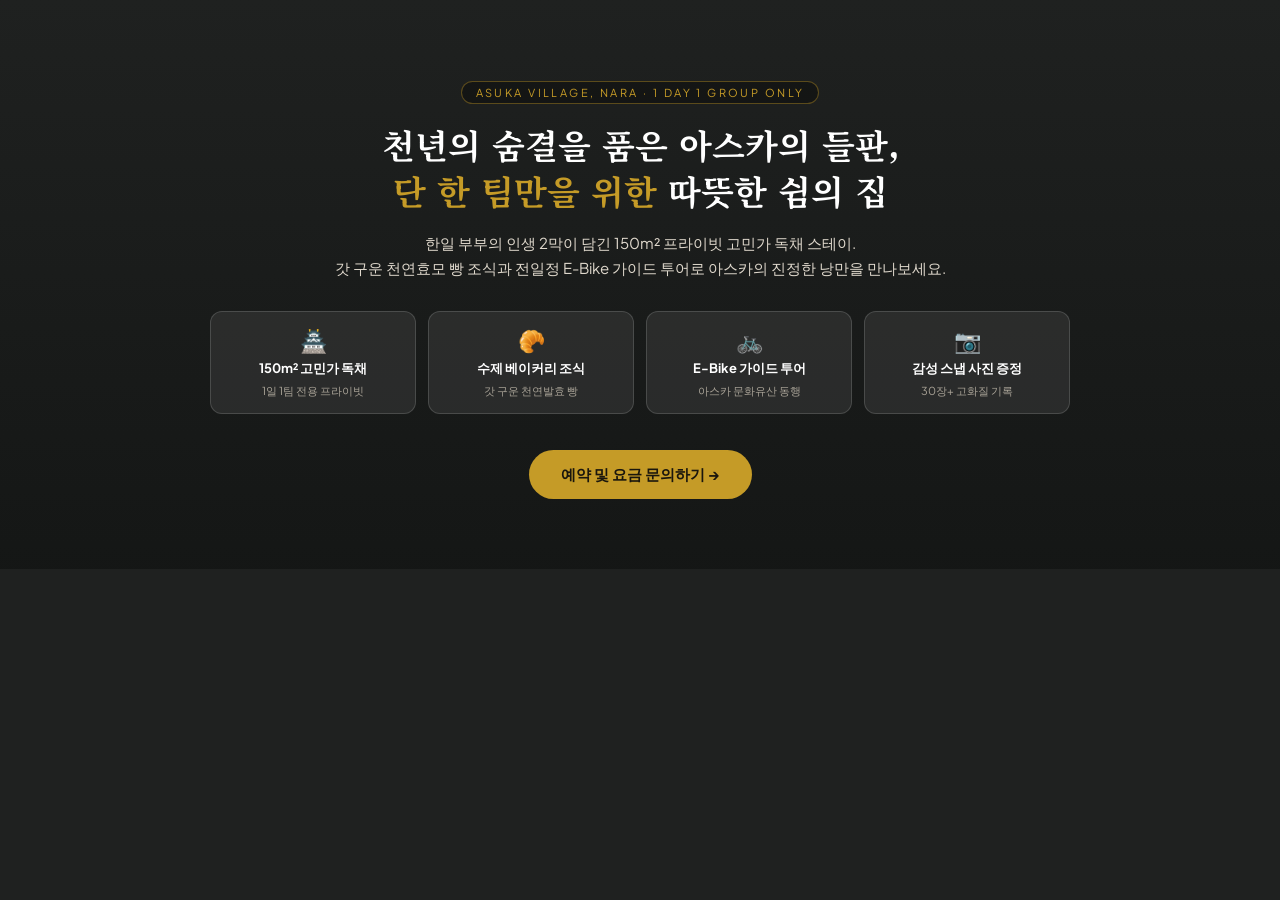
==== google_sites_embeds/01_hero_and_highlights_embed.html @ b82c5b42 "first deploy" ====
<!DOCTYPE html>
<html lang="ko">
<head>
  <meta charset="UTF-8">
  <meta name="viewport" content="width=device-width, initial-scale=1.0">
  <title>Pleasant House - 히어로 배너 & 핵심 하이라이트</title>
  <link rel="preconnect" href="https://fonts.googleapis.com">
  <link rel="preconnect" href="https://fonts.gstatic.com" crossorigin>
  <link href="https://fonts.googleapis.com/css2?family=Noto+Serif+KR:wght@500;700&family=Plus+Jakarta+Sans:wght@400;600;700&display=swap" rel="stylesheet">
  <style>
    * { box-sizing: border-box; margin: 0; padding: 0; }
    body {
      font-family: 'Plus Jakarta Sans', sans-serif;
      background-color: #1f2120;
      color: #ffffff;
      padding: 0;
      margin: 0;
    }
    .hero-banner {
      position: relative;
      padding: 80px 24px 70px 24px;
      text-align: center;
      background: linear-gradient(180deg, rgba(31,33,32,0.85) 0%, rgba(20,22,21,0.95) 100%);
      overflow: hidden;
    }
    .kicker {
      display: inline-block;
      font-size: 11px;
      letter-spacing: 0.22em;
      color: #c59b27;
      border: 1px solid rgba(197, 155, 39, 0.4);
      padding: 4px 14px;
      border-radius: 999px;
      margin-bottom: 18px;
      background: rgba(0,0,0,0.3);
    }
    .title {
      font-family: 'Noto Serif KR', serif;
      font-size: 34px;
      line-height: 1.35;
      margin-bottom: 16px;
      color: #ffffff;
    }
    .title span { color: #c59b27; }
    .desc {
      font-size: 15px;
      color: #dfd8cc;
      max-width: 680px;
      margin: 0 auto 30px auto;
      line-height: 1.7;
    }
    .chips-grid {
      display: grid;
      grid-template-columns: repeat(4, 1fr);
      gap: 12px;
      max-width: 860px;
      margin: 0 auto 36px auto;
    }
    @media (max-width: 768px) {
      .chips-grid { grid-template-columns: repeat(2, 1fr); }
      .title { font-size: 26px; }
    }
    .chip {
      background: rgba(255,255,255,0.08);
      border: 1px solid rgba(255,255,255,0.15);
      border-radius: 12px;
      padding: 14px;
      text-align: center;
    }
    .chip-icon { font-size: 22px; display: block; margin-bottom: 6px; }
    .chip-title { font-size: 13px; font-weight: 700; color: #ffffff; display: block; }
    .chip-sub { font-size: 11px; color: #a9a397; }
    .btn-cta {
      display: inline-block;
      background: #c59b27;
      color: #1a160d;
      font-weight: 700;
      padding: 14px 32px;
      border-radius: 999px;
      text-decoration: none;
      font-size: 15px;
      transition: background 0.2s ease;
    }
    .btn-cta:hover {
      background: #b58918;
    }
  </style>
</head>
<body>

<div class="hero-banner">
  <span class="kicker">ASUKA VILLAGE, NARA · 1 DAY 1 GROUP ONLY</span>
  <h1 class="title">
    천년의 숨결을 품은 아스카의 들판,<br>
    <span>단 한 팀만을 위한</span> 따뜻한 쉼의 집
  </h1>
  <p class="desc">
    한일 부부의 인생 2막이 담긴 150m² 프라이빗 고민가 독채 스테이.<br>
    갓 구운 천연효모 빵 조식과 전일정 E-Bike 가이드 투어로 아스카의 진정한 낭만을 만나보세요.
  </p>

  <div class="chips-grid">
    <div class="chip">
      <span class="chip-icon">🏯</span>
      <span class="chip-title">150m² 고민가 독채</span>
      <span class="chip-sub">1일 1팀 전용 프라이빗</span>
    </div>
    <div class="chip">
      <span class="chip-icon">🥐</span>
      <span class="chip-title">수제 베이커리 조식</span>
      <span class="chip-sub">갓 구운 천연발효 빵</span>
    </div>
    <div class="chip">
      <span class="chip-icon">🚲</span>
      <span class="chip-title">E-Bike 가이드 투어</span>
      <span class="chip-sub">아스카 문화유산 동행</span>
    </div>
    <div class="chip">
      <span class="chip-icon">📷</span>
      <span class="chip-title">감성 스냅 사진 증정</span>
      <span class="chip-sub">30장+ 고화질 기록</span>
    </div>
  </div>

  <a href="#booking" class="btn-cta" target="_top">예약 및 요금 문의하기 →</a>
</div>

</body>
</html>
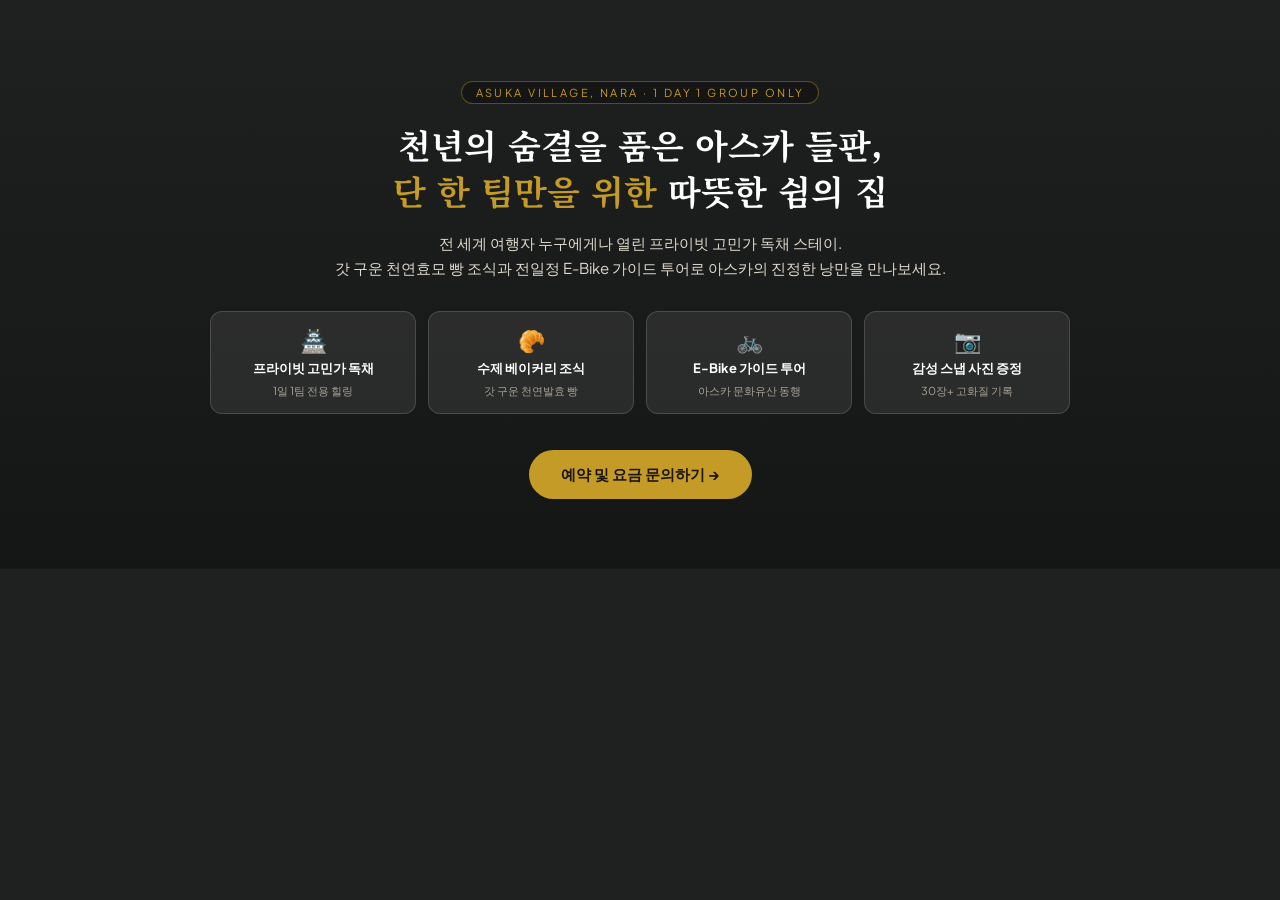
==== commit 701537cc: "update" ====
--- a/google_sites_embeds/01_hero_and_highlights_embed.html
+++ b/google_sites_embeds/01_hero_and_highlights_embed.html
@@ -60,6 +60,14 @@
       .chips-grid { grid-template-columns: repeat(2, 1fr); }
       .title { font-size: 26px; }
     }
+    @media (max-width: 480px) {
+      .hero-banner { padding: 50px 16px 40px 16px; word-break: keep-all; overflow-wrap: break-word; }
+      .title { font-size: 22px; line-height: 1.35; }
+      .desc { font-size: 13px; margin-bottom: 24px; line-height: 1.65; }
+      .chips-grid { grid-template-columns: 1fr; gap: 8px; margin-bottom: 24px; }
+      .chip { padding: 10px 12px; }
+      .btn-cta { width: 100%; text-align: center; padding: 13px 20px; font-size: 14px; display: block; box-sizing: border-box; }
+    }
     .chip {
       background: rgba(255,255,255,0.08);
       border: 1px solid rgba(255,255,255,0.15);
@@ -91,19 +99,19 @@
 <div class="hero-banner">
   <span class="kicker">ASUKA VILLAGE, NARA · 1 DAY 1 GROUP ONLY</span>
   <h1 class="title">
-    천년의 숨결을 품은 아스카의 들판,<br>
+    천년의 숨결을 품은 아스카 들판,<br>
     <span>단 한 팀만을 위한</span> 따뜻한 쉼의 집
   </h1>
   <p class="desc">
-    한일 부부의 인생 2막이 담긴 150m² 프라이빗 고민가 독채 스테이.<br>
+    전 세계 여행자 누구에게나 열린 프라이빗 고민가 독채 스테이.<br>
     갓 구운 천연효모 빵 조식과 전일정 E-Bike 가이드 투어로 아스카의 진정한 낭만을 만나보세요.
   </p>
 
   <div class="chips-grid">
     <div class="chip">
       <span class="chip-icon">🏯</span>
-      <span class="chip-title">150m² 고민가 독채</span>
-      <span class="chip-sub">1일 1팀 전용 프라이빗</span>
+      <span class="chip-title">프라이빗 고민가 독채</span>
+      <span class="chip-sub">1일 1팀 전용 힐링</span>
     </div>
     <div class="chip">
       <span class="chip-icon">🥐</span>
